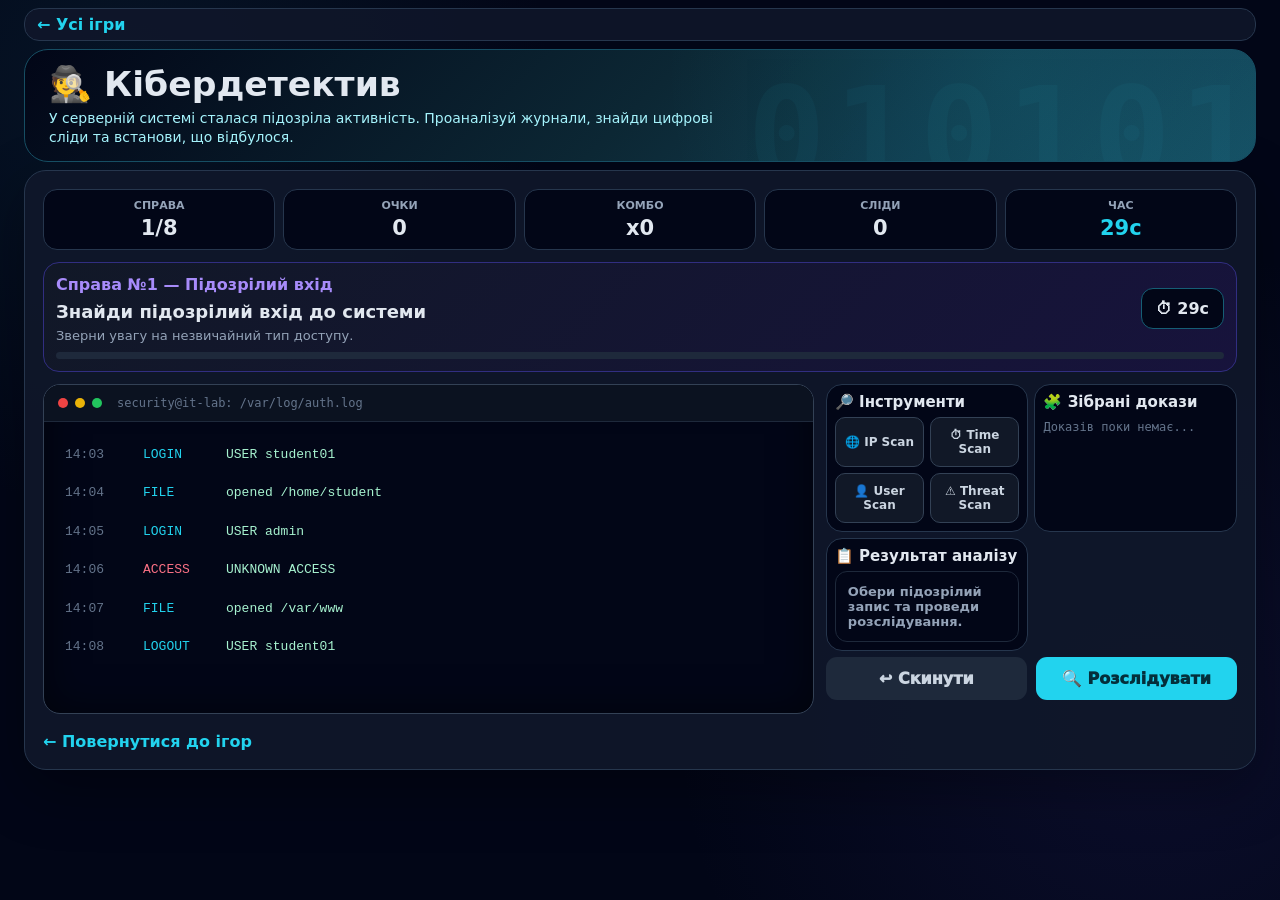
==== game-cyber.html @ da53f73c "Add files via upload" ====
﻿<!doctype html>
<html lang="uk">
<head>
<meta charset="UTF-8">
<meta name="viewport" content="width=device-width,initial-scale=1">
<title>Кібердетектив | IT LAB</title>

<style>
:root{
  --bg:#020617;
  --panel:#0f172a;
  --panel2:#111c32;
  --border:#26364d;
  --cyan:#22d3ee;
  --green:#34d399;
  --red:#fb7185;
  --yellow:#fbbf24;
  --purple:#a78bfa;
  --text:#e2e8f0;
  --muted:#94a3b8;
}

*{
  box-sizing:border-box;
}

body{
  margin:0;
  min-height:100vh;
  background:
    radial-gradient(circle at 10% 10%,#164e6333,transparent 30%),
    radial-gradient(circle at 90% 80%,#312e8133,transparent 35%),
    #020617;
  color:var(--text);
  font-family:Manrope,system-ui,-apple-system,BlinkMacSystemFont,"Segoe UI",sans-serif;
}

main{
  width:min(1050px,calc(100% - 28px));
  margin:auto;
  padding:18px 0 45px;
}

.nav{
  padding:13px 16px;
  margin-bottom:18px;
  border:1px solid var(--border);
  border-radius:15px;
  background:#0f172add;
}

.nav a,
.back{
  color:var(--cyan);
  font-weight:900;
  text-decoration:none;
}

.hero{
  padding:32px;
  margin-bottom:18px;
  border:1px solid #164e63;
  border-radius:24px;
  background:
    radial-gradient(circle at 80% 20%,#22d3ee18,transparent 35%),
    linear-gradient(135deg,#020617,#0c2734,#164e63);
  position:relative;
  overflow:hidden;
}

.hero:after{
  content:"010101";
  position:absolute;
  right:-10px;
  bottom:-50px;
  font-family:monospace;
  font-size:130px;
  font-weight:900;
  color:#22d3ee;
  opacity:.035;
  letter-spacing:8px;
}

.hero h1{
  margin:0 0 8px;
  font-size:clamp(30px,6vw,48px);
}

.hero p{
  margin:0;
  color:#a5f3fc;
  max-width:700px;
}

.card{
  padding:22px;
  border:1px solid var(--border);
  border-radius:22px;
  background:#0f172af2;
  box-shadow:0 20px 60px #0005;
}

.stats{
  display:grid;
  grid-template-columns:repeat(5,1fr);
  gap:10px;
  margin-bottom:18px;
}

.stat{
  padding:13px 8px;
  text-align:center;
  border:1px solid var(--border);
  border-radius:14px;
  background:#020617;
}

.stat small{
  display:block;
  color:var(--muted);
  font-size:11px;
  font-weight:900;
  margin-bottom:4px;
}

.stat strong{
  font-size:21px;
}

#timer{
  color:var(--cyan);
}

#timer.danger{
  color:var(--red);
  animation:blink .5s infinite alternate;
}

@keyframes blink{
  to{opacity:.35}
}

.mission{
  padding:17px;
  margin-bottom:18px;
  border:1px solid #312e81;
  border-radius:16px;
  background:linear-gradient(135deg,#111827,#17133c);
}

.mission-top{
  display:flex;
  align-items:center;
  justify-content:space-between;
  gap:15px;
}

.level{
  color:var(--purple);
  font-weight:900;
}

.task{
  margin:7px 0 3px;
  font-size:18px;
  font-weight:900;
}

.hint{
  margin:0;
  color:var(--muted);
  font-size:13px;
}

.timer-box{
  padding:10px 14px;
  border:1px solid #155e75;
  border-radius:12px;
  background:#020617;
  font-weight:900;
  white-space:nowrap;
}

.progress{
  height:7px;
  margin-top:14px;
  overflow:hidden;
  border-radius:20px;
  background:#1e293b;
}

.progress-bar{
  height:100%;
  width:0;
  background:linear-gradient(90deg,var(--cyan),var(--purple));
  transition:.3s;
}

.game{
  display:grid;
  grid-template-columns:1.5fr .8fr;
  gap:15px;
}

.terminal{
  min-height:450px;
  overflow:hidden;
  border:1px solid #334155;
  border-radius:17px;
  background:#020617;
  box-shadow:inset 0 0 40px #0008;
}

.terminal-head{
  display:flex;
  align-items:center;
  gap:7px;
  padding:11px 14px;
  border-bottom:1px solid #1e293b;
  background:#0b1220;
}

.dot{
  width:10px;
  height:10px;
  border-radius:50%;
  background:#475569;
}

.dot.red{background:#ef4444}
.dot.yellow{background:#eab308}
.dot.green{background:#22c55e}

.terminal-title{
  margin-left:8px;
  color:#64748b;
  font-family:monospace;
  font-size:12px;
}

.log{
  padding:12px;
  font:13px/1.65 "Courier New",monospace;
}

.log-row{
  display:grid;
  grid-template-columns:70px 75px 1fr;
  gap:8px;
  padding:7px 9px;
  margin:3px 0;
  border-radius:7px;
  cursor:pointer;
  transition:.15s;
}

.log-row:hover{
  background:#0f172a;
}

.log-row.selected{
  background:#164e63;
  outline:1px solid #0891b2;
}

.log-row.correct{
  background:#064e3b;
  outline:1px solid var(--green);
}

.log-row.wrong{
  background:#4c0519;
  outline:1px solid var(--red);
}

.time{
  color:#64748b;
}

.type{
  color:var(--cyan);
}

.message{
  color:#a7f3d0;
}

.warning{
  color:var(--yellow);
}

.danger-text{
  color:var(--red);
}

.normal{
  color:#94a3b8;
}

.side{
  display:flex;
  flex-direction:column;
  gap:13px;
}

.panel{
  padding:17px;
  border:1px solid var(--border);
  border-radius:16px;
  background:#020617;
}

.panel h3{
  margin:0 0 12px;
  font-size:15px;
}

.evidence{
  min-height:110px;
  color:#64748b;
  font:12px/1.7 monospace;
}

.evidence .found{
  color:var(--green);
}

.tools{
  display:grid;
  grid-template-columns:1fr 1fr;
  gap:8px;
}

.tool{
  padding:10px 7px;
  border:1px solid #334155;
  border-radius:10px;
  background:#111827;
  color:#cbd5e1;
  font:inherit;
  font-size:12px;
  font-weight:900;
  cursor:pointer;
  transition:.2s;
}

.tool:hover{
  border-color:var(--cyan);
  color:#fff;
  transform:translateY(-1px);
}

.tool.active{
  border-color:var(--cyan);
  background:#083344;
  color:var(--cyan);
}

.result{
  min-height:48px;
  padding:12px;
  border:1px solid #1e293b;
  border-radius:12px;
  background:#020617;
  color:#94a3b8;
  font-weight:800;
  font-size:13px;
}

.actions{
  display:flex;
  gap:9px;
}

.action{
  flex:1;
  padding:12px;
  border:0;
  border-radius:11px;
  background:var(--cyan);
  color:#042f3b;
  font:inherit;
  font-weight:1000;
  cursor:pointer;
}

.action.secondary{
  background:#1e293b;
  color:#cbd5e1;
}

.action:hover{
  filter:brightness(1.1);
}

.action:disabled{
  opacity:.4;
  cursor:not-allowed;
}

.back{
  display:inline-block;
  margin-top:18px;
}

.modal{
  position:fixed;
  inset:0;
  z-index:100;
  display:none;
  align-items:center;
  justify-content:center;
  padding:20px;
  background:#000b;
  backdrop-filter:blur(8px);
}

.modal.show{
  display:flex;
}

.modal-box{
  width:min(500px,100%);
  padding:30px;
  border:1px solid #334155;
  border-radius:23px;
  background:#0f172a;
  box-shadow:0 30px 100px #000;
  text-align:center;
  animation:pop .3s;
}

@keyframes pop{
  from{
    opacity:0;
    transform:scale(.8);
  }
  to{
    opacity:1;
    transform:scale(1);
  }
}

.modal-icon{
  font-size:60px;
}

.modal h2{
  margin:10px 0;
}

.final-score{
  margin:15px 0;
  color:var(--cyan);
  font-size:42px;
  font-weight:1000;
}

.modal button{
  width:100%;
  padding:14px;
  border:0;
  border-radius:12px;
  background:var(--cyan);
  color:#042f3b;
  font-weight:1000;
  cursor:pointer;
}

.shake{
  animation:shake .35s;
}

@keyframes shake{
  20%{transform:translateX(-8px)}
  40%{transform:translateX(8px)}
  60%{transform:translateX(-5px)}
  80%{transform:translateX(5px)}
}

.scan{
  animation:scan .7s;
}

@keyframes scan{
  0%{background:#164e63}
  100%{background:transparent}
}

@media(max-width:800px){

  .stats{
    grid-template-columns:repeat(3,1fr);
  }

  .game{
    grid-template-columns:1fr;
  }

}

@media(max-width:500px){

  .hero,
  .card{
    padding:17px;
  }

  .stats{
    grid-template-columns:repeat(2,1fr);
  }

  .log-row{
    grid-template-columns:60px 65px 1fr;
    font-size:11px;
  }

  .mission-top{
    align-items:flex-start;
  }

}
</style>
<link rel="stylesheet" href="mobile.css">
</head>

<body>

<main>

<nav class="nav">
  <a href="games.html">← Усі ігри</a>
</nav>

<header class="hero">
  <h1>🕵️ Кібердетектив</h1>
  <p>
    У серверній системі сталася підозріла активність.
    Проаналізуй журнали, знайди цифрові сліди та встанови,
    що відбулося.
  </p>
</header>

<section class="card">

  <div class="stats">

    <div class="stat">
      <small>СПРАВА</small>
      <strong id="level">1/8</strong>
    </div>

    <div class="stat">
      <small>ОЧКИ</small>
      <strong id="score">0</strong>
    </div>

    <div class="stat">
      <small>КОМБО</small>
      <strong id="combo">x0</strong>
    </div>

    <div class="stat">
      <small>СЛІДИ</small>
      <strong id="clues">0</strong>
    </div>

    <div class="stat">
      <small>ЧАС</small>
      <strong id="timer">30с</strong>
    </div>

  </div>


  <div class="mission">

    <div class="mission-top">

      <div>

        <div class="level" id="levelTitle">
          Справа №1
        </div>

        <div class="task" id="task">
          Знайди підозрілий вхід до системи
        </div>

        <p class="hint" id="hint">
          Один із записів відрізняється від звичайної поведінки.
        </p>

      </div>

      <div class="timer-box">
        ⏱ <span id="timer2">30</span>с
      </div>

    </div>

    <div class="progress">
      <div class="progress-bar" id="progress"></div>
    </div>

  </div>


  <div class="game">

    <!-- ТЕРМІНАЛ -->

    <div class="terminal">

      <div class="terminal-head">

        <span class="dot red"></span>
        <span class="dot yellow"></span>
        <span class="dot green"></span>

        <span class="terminal-title">
          security@it-lab: /var/log/auth.log
        </span>

      </div>

      <div class="log" id="log"></div>

    </div>


    <!-- ПАНЕЛЬ ДЕТЕКТИВА -->

    <aside class="side">

      <div class="panel">

        <h3>🔎 Інструменти</h3>

        <div class="tools">

          <button class="tool" data-tool="ip">
            🌐 IP Scan
          </button>

          <button class="tool" data-tool="time">
            ⏱ Time Scan
          </button>

          <button class="tool" data-tool="user">
            👤 User Scan
          </button>

          <button class="tool" data-tool="danger">
            ⚠ Threat Scan
          </button>

        </div>

      </div>


      <div class="panel">

        <h3>🧩 Зібрані докази</h3>

        <div class="evidence" id="evidence">
          Доказів поки немає...
        </div>

      </div>


      <div class="panel">

        <h3>📋 Результат аналізу</h3>

        <div class="result" id="result">
          Обери запис журналу, який вважаєш підозрілим.
        </div>

      </div>


      <div class="actions">

        <button class="action secondary" id="reset">
          ↩ Скинути
        </button>

        <button class="action" id="investigate">
          🔍 Розслідувати
        </button>

      </div>

    </aside>

  </div>


  <a class="back" href="games.html">
    ← Повернутися до ігор
  </a>

</section>

</main>


<!-- MODAL -->

<div class="modal" id="modal">

  <div class="modal-box">

    <div class="modal-icon" id="modalIcon">
      🕵️
    </div>

    <h2 id="modalTitle">
      Справу завершено!
    </h2>

    <p id="modalText">
      Ти завершив розслідування.
    </p>

    <div class="final-score" id="finalScore">
      0
    </div>

    <button id="restart">
      🔄 Нова справа
    </button>

  </div>

</div>


<script src="game-progress.js"></script>
<script>

/* =====================================
   ІГРОВІ РІВНІ
===================================== */

const levels = [

  {
    title:"Справа №1 — Підозрілий вхід",
    task:"Знайди підозрілий вхід до системи",
    hint:"Зверни увагу на незвичайний тип доступу.",
    time:30,

    logs:[
      ["14:03","LOGIN","USER student01"],
      ["14:04","FILE","opened /home/student"],
      ["14:05","LOGIN","USER admin"],
      ["14:06","ACCESS","UNKNOWN ACCESS"],
      ["14:07","FILE","opened /var/www"],
      ["14:08","LOGOUT","USER student01"]
    ],

    correct:3
  },

  {
    title:"Справа №2 — Дивний IP",
    task:"Знайди підключення з підозрілої IP-адреси",
    hint:"Звичайна локальна мережа використовує 192.168.x.x.",
    time:32,

    logs:[
      ["09:12","LOGIN","IP 192.168.1.21"],
      ["09:13","LOGIN","IP 192.168.1.25"],
      ["09:14","LOGIN","IP 10.0.0.15"],
      ["09:15","LOGIN","IP 185.44.91.27"],
      ["09:16","FILE","opened document"],
      ["09:17","LOGOUT","USER teacher"]
    ],

    correct:3
  },

  {
    title:"Справа №3 — Нічний гість",
    task:"Знайди вхід у систему в небезпечний час",
    hint:"Хтось увійшов тоді, коли сервер майже не використовувався.",
    time:32,

    logs:[
      ["21:04","LOGIN","USER admin"],
      ["21:30","FILE","opened database"],
      ["23:11","LOGIN","USER teacher"],
      ["02:47","LOGIN","USER root"],
      ["08:05","LOGIN","USER student"],
      ["08:10","FILE","opened schedule"]
    ],

    correct:3
  },

  {
    title:"Справа №4 — Зламаний пароль",
    task:"Знайди серію невдалих спроб входу",
    hint:"Багато невдалих входів підряд можуть бути ознакою атаки.",
    time:34,

    logs:[
      ["11:01","LOGIN","USER admin SUCCESS"],
      ["11:02","LOGIN","USER student SUCCESS"],
      ["11:03","LOGIN","USER admin FAILED"],
      ["11:03","LOGIN","USER admin FAILED"],
      ["11:04","LOGIN","USER admin FAILED"],
      ["11:05","LOGIN","USER admin SUCCESS"]
    ],

    correct:4
  },

  {
    title:"Справа №5 — Викрадення файлів",
    task:"Знайди підозріле копіювання даних",
    hint:"Зверни увагу на операції з великою кількістю файлів.",
    time:35,

    logs:[
      ["16:01","FILE","opened lesson.docx"],
      ["16:02","FILE","saved lesson.docx"],
      ["16:03","FILE","opened schedule.xlsx"],
      ["16:04","EXPORT","248 files → external"],
      ["16:05","FILE","closed schedule.xlsx"],
      ["16:06","LOGOUT","USER admin"]
    ],

    correct:3
  },

  {
    title:"Справа №6 — Root",
    task:"Знайди небезпечну команду адміністратора",
    hint:"Не кожна команда root є нормальною.",
    time:36,

    logs:[
      ["18:01","CMD","ls /home"],
      ["18:02","CMD","cat schedule.txt"],
      ["18:03","CMD","whoami"],
      ["18:04","CMD","rm -rf /var/www"],
      ["18:05","CMD","cd /home"],
      ["18:06","LOGOUT","USER admin"]
    ],

    correct:3
  },

  {
    title:"Справа №7 — Витік",
    task:"Знайди спробу передати секретні дані",
    hint:"Шукай незвичайний зовнішній канал передачі.",
    time:38,

    logs:[
      ["20:10","FILE","opened students.db"],
      ["20:11","FILE","read students.db"],
      ["20:12","HTTP","GET /api/groups"],
      ["20:13","UPLOAD","database → unknown-server"],
      ["20:14","FILE","closed students.db"],
      ["20:15","LOGOUT","USER admin"]
    ],

    correct:3
  },

  {
    title:"ФІНАЛ — Кібератака",
    task:"Знайди головний доказ атаки",
    hint:"Проаналізуй усі ознаки. Один запис є ключовим.",
    time:40,

    logs:[
      ["03:01","LOGIN","IP 192.168.1.20"],
      ["03:02","LOGIN","IP 192.168.1.20"],
      ["03:03","ACCESS","root privileges"],
      ["03:04","UPLOAD","database → external"],
      ["03:05","DELETE","security logs"],
      ["03:06","LOGOUT","USER admin"]
    ],

    correct:4
  }

];


/* =====================================
   STATE
===================================== */

let level = 0;
let score = 0;
let combo = 0;
let clues = 0;
let selectedRow = null;
let selectedTool = null;
let timeLeft = 30;
let timer = null;
let completed = false;


/* =====================================
   ELEMENTS
===================================== */

const logEl = document.getElementById("log");
const resultEl = document.getElementById("result");
const evidenceEl = document.getElementById("evidence");

const levelEl = document.getElementById("level");
const scoreEl = document.getElementById("score");
const comboEl = document.getElementById("combo");
const cluesEl = document.getElementById("clues");

const timerEl = document.getElementById("timer");
const timer2El = document.getElementById("timer2");

const levelTitleEl = document.getElementById("levelTitle");
const taskEl = document.getElementById("task");
const hintEl = document.getElementById("hint");

const progressEl = document.getElementById("progress");

const modal = document.getElementById("modal");
const modalIcon = document.getElementById("modalIcon");
const modalTitle = document.getElementById("modalTitle");
const modalText = document.getElementById("modalText");
const finalScore = document.getElementById("finalScore");


/* =====================================
   ЗАВАНТАЖЕННЯ РІВНЯ
===================================== */

function loadLevel(){

  const data = levels[level];

  completed = false;
  selectedRow = null;
  selectedTool = null;

  levelEl.textContent =
    `${level + 1}/${levels.length}`;

  levelTitleEl.textContent =
    data.title;

  taskEl.textContent =
    data.task;

  hintEl.textContent =
    data.hint;

  progressEl.style.width =
    ((level / levels.length) * 100) + "%";

  renderLogs(data);

  resultEl.textContent =
    "Обери підозрілий запис та проведи розслідування.";

  evidenceEl.innerHTML =
    "Доказів поки немає...";

  document.querySelectorAll(".tool")
    .forEach(x=>x.classList.remove("active"));

  startTimer();

}


/* =====================================
   ЛОГИ
===================================== */

function renderLogs(data){

  logEl.innerHTML = "";

  data.logs.forEach((row,index)=>{

    const div = document.createElement("div");

    div.className = "log-row";

    let typeClass = "type";

    if(row[1] === "ACCESS" ||
       row[1] === "DELETE" ||
       row[1] === "UPLOAD"){
      typeClass = "type danger-text";
    }

    div.innerHTML = `
      <span class="time">${row[0]}</span>
      <span class="${typeClass}">${row[1]}</span>
      <span class="message">${row[2]}</span>
    `;

    div.addEventListener("click",()=>{

      if(completed) return;

      document
        .querySelectorAll(".log-row")
        .forEach(x=>x.classList.remove("selected"));

      div.classList.add("selected");

      selectedRow = index;

      resultEl.textContent =
        `📌 Обрано: ${row[1]} — ${row[2]}`;

    });

    logEl.appendChild(div);

  });

}


/* =====================================
   ІНСТРУМЕНТИ
===================================== */

document.querySelectorAll(".tool")
.forEach(button=>{

  button.addEventListener("click",()=>{

    if(completed) return;

    selectedTool = button.dataset.tool;

    document.querySelectorAll(".tool")
      .forEach(x=>x.classList.remove("active"));

    button.classList.add("active");

    runTool(selectedTool);

  });

});


function runTool(tool){

  if(selectedRow === null){

    resultEl.textContent =
      "⚠ Спочатку вибери запис журналу.";

    return;

  }

  const data = levels[level];
  const row = data.logs[selectedRow];

  let text = "";

  if(tool === "ip"){

    text =
      `🌐 IP ANALYSIS\n` +
      `Запис: ${row[2]}\n` +
      `Статус: перевірено`;

  }

  if(tool === "time"){

    text =
      `⏱ TIME ANALYSIS\n` +
      `Час події: ${row[0]}\n` +
      `Активність: проаналізовано`;

  }

  if(tool === "user"){

    text =
      `👤 USER ANALYSIS\n` +
      `Подія: ${row[2]}\n` +
      `Обліковий запис: перевірено`;

  }

  if(tool === "danger"){

    text =
      `⚠ THREAT SCAN\n` +
      `Тип: ${row[1]}\n` +
      `Рівень ризику: ${selectedRow === data.correct ? "ВИСОКИЙ" : "НЕВИЗНАЧЕНИЙ"}`;

  }

  resultEl.innerHTML =
    text.replace(/\n/g,"<br>");

}


/* =====================================
   РОЗСЛІДУВАННЯ
===================================== */

document
  .getElementById("investigate")
  .addEventListener("click",investigate);


function investigate(){

  if(completed) return;

  if(selectedRow === null){

    resultEl.textContent =
      "🔎 Вибери запис, який потрібно дослідити.";

    return;

  }

  const data = levels[level];

  const rows =
    document.querySelectorAll(".log-row");

  if(selectedRow === data.correct){

    completed = true;

    clearInterval(timer);

    rows[selectedRow].classList.add("correct");

    combo++;

    clues++;

    const timeBonus =
      Math.max(0,timeLeft * 4);

    const comboBonus =
      combo * 35;

    const gained =
      100 + timeBonus + comboBonus;

    score += gained;

    scoreEl.textContent = score;
    comboEl.textContent = "x" + combo;
    cluesEl.textContent = clues;

    evidenceEl.innerHTML += `
      <div class="found">
        ✓ ${data.logs[selectedRow][0]}
        — ${data.logs[selectedRow][1]}
        — ключовий доказ
      </div>
    `;

    resultEl.innerHTML =
      `✅ <strong>Правильний слід!</strong><br>
       +${gained} очок. Комбо x${combo}`;

    setTimeout(()=>{

      if(level < levels.length - 1){

        level++;
        loadLevel();

      }else{

        finishGame();

      }

    },1500);

  }else{

    rows[selectedRow].classList.add("wrong");

    combo = 0;

    comboEl.textContent = "x0";

    resultEl.innerHTML =
      "❌ Це не головний доказ. Проаналізуй інші записи.";

    document.querySelector(".terminal")
      .classList.add("shake");

    setTimeout(()=>{
      document.querySelector(".terminal")
        .classList.remove("shake");
    },400);

  }

}


/* =====================================
   ТАЙМЕР
===================================== */

function startTimer(){

  clearInterval(timer);

  timeLeft = levels[level].time;

  updateTimer();

  timer = setInterval(()=>{

    timeLeft--;

    updateTimer();

    if(timeLeft <= 0){

      clearInterval(timer);

      combo = 0;

      comboEl.textContent = "x0";

      resultEl.innerHTML =
        "⏰ <strong>Час вийшов!</strong> Спробуй розібрати справу ще раз.";

      loadLevel();

    }

  },1000);

}


function updateTimer(){

  timerEl.textContent =
    timeLeft + "с";

  timer2El.textContent =
    timeLeft;

  timerEl.classList.toggle(
    "danger",
    timeLeft <= 7
  );

}


/* =====================================
   RESET
===================================== */

document
  .getElementById("reset")
  .addEventListener("click",()=>{

    selectedRow = null;

    document.querySelectorAll(".log-row")
      .forEach(x=>{
        x.classList.remove("selected","wrong","correct");
      });

    document.querySelectorAll(".tool")
      .forEach(x=>x.classList.remove("active"));

    resultEl.textContent =
      "Справу скинуто. Проаналізуй журнал ще раз.";

    startTimer();

  });


/* =====================================
   ФІНАЛ
===================================== */

function finishGame(){

  clearInterval(timer);
  window.ITLabProgress.complete("cyber", score);

  progressEl.style.width = "100%";

  modalIcon.textContent = "🕵️‍♂️";
  modalTitle.textContent = "КІБЕРДЕТЕКТИВ!";
  modalText.textContent =
    "Ти розкрив усі справи та знайшов ключові цифрові сліди.";

  finalScore.textContent =
    score + " очок";

  modal.classList.add("show");

}


/* =====================================
   RESTART
===================================== */

document
  .getElementById("restart")
  .addEventListener("click",()=>{

    modal.classList.remove("show");

    level = 0;
    score = 0;
    combo = 0;
    clues = 0;

    scoreEl.textContent = "0";
    comboEl.textContent = "x0";
    cluesEl.textContent = "0";

    loadLevel();

  });


/* =====================================
   START
===================================== */

loadLevel();

</script>

</body>
</html>
---- mobile.css ----
@media (max-width: 800px) {
  main,
  .page {
    width: calc(100% - 24px);
    padding: 10px 0 32px;
  }

  .hero {
    padding: clamp(18px, 5vw, 26px);
  }

  .hero h1,
  h1 {
    font-size: clamp(26px, 7.5vw, 38px);
    line-height: 1.12;
    overflow-wrap: anywhere;
  }

  .hero p {
    font-size: 16px;
  }

  .card,
  .panel,
  .section {
    padding: clamp(16px, 4vw, 22px);
  }

  .stats {
    grid-template-columns: repeat(2, minmax(0, 1fr));
    gap: 8px;
  }

  .game,
  .builder {
    grid-template-columns: minmax(0, 1fr);
  }

  .game > *,
  .builder > *,
  .stats > * {
    min-width: 0;
  }

  .card:has(.builder) .palette {
    display: grid;
    grid-template-columns: repeat(2, minmax(0, 1fr));
    gap: 8px;
    padding: 12px;
  }

  .card:has(.builder) .palette h3 {
    grid-column: 1 / -1;
    margin: 0;
  }

  .card:has(.builder) .palette .tag {
    display: grid;
    min-width: 0;
    min-height: 48px;
    place-items: center;
    margin: 0;
    padding: 10px 6px;
    text-align: center;
    overflow-wrap: anywhere;
  }

  .card:has(.builder) .preview {
    min-height: 210px;
    padding: 12px;
  }

  .card:has(.builder) .builder > .palette {
    order: 0;
  }

  .card:has(.builder) .builder > :last-child {
    order: 1;
  }

  .card:has(.builder) .empty {
    min-height: 180px;
  }

  .card:has(.game) .controls {
    grid-template-columns: repeat(2, minmax(0, 1fr));
  }

  .card:has(.factory) .bins {
    grid-template-columns: repeat(3, minmax(0, 1fr));
  }

  .card:has(.terminal) .side {
    display: grid;
    grid-template-columns: repeat(2, minmax(0, 1fr));
    gap: 8px;
  }

  .card:has(.terminal) .side > .actions {
    grid-column: 1 / -1;
  }

  .mission-top,
  .level-top,
  .factory-title {
    align-items: flex-start;
    flex-wrap: wrap;
    gap: 10px;
  }

  button,
  .action,
  .css-btn,
  .control,
  .tag,
  .game-button,
  .site-brand,
  .site-link,
  .nav a,
  .back {
    display: inline-flex;
    align-items: center;
    min-height: 44px;
    touch-action: manipulation;
  }

  input,
  select,
  textarea {
    max-width: 100%;
    min-height: 44px;
    font-size: 16px;
  }

  .log-row {
    grid-template-columns: minmax(42px, 60px) minmax(42px, 65px) minmax(0, 1fr);
  }

  .code-text,
  .terminal-title,
  .command {
    overflow-wrap: anywhere;
  }
}

@media (max-width: 480px) {
  main,
  .page {
    width: calc(100% - 20px);
    padding-top: 8px;
  }

  .hero,
  .card,
  .panel,
  .section {
    padding: 16px;
  }

  .level-top {
    flex-direction: column;
  }

  .factory-title {
    flex-direction: column;
  }

  .stats .stat {
    padding: 10px 6px;
  }

  .stats .stat strong {
    font-size: clamp(16px, 5vw, 20px);
  }

  .card:has(.terminal) .panel {
    padding: 10px;
  }

  .card:has(.terminal) .panel h3 {
    font-size: 13px;
  }

  .card:has(.terminal) .evidence {
    min-height: 56px;
    font-size: 11px;
  }

  .grid {
    gap: 4px;
    padding: 5px;
  }

  .controls {
    grid-template-columns: minmax(0, 1fr);
  }

  .path {
    grid-template-columns: repeat(2, minmax(0, 1fr));
  }

  .certificate-card {
    padding: 16px;
  }

  .certificate-modal {
    padding: 8px;
  }
}

@media (min-width: 801px) {
  .card:has(.builder) .builder {
    grid-template-columns: minmax(280px, 340px) minmax(0, 1fr);
    gap: 16px;
  }

  .card:has(.builder) .builder > * {
    min-width: 0;
  }

  .card:has(.builder) .palette {
    display: grid;
    grid-template-columns: repeat(2, minmax(0, 1fr));
    gap: 8px;
    padding: 14px;
  }

  .card:has(.builder) .palette h3 {
    grid-column: 1 / -1;
    margin: 0 0 4px;
  }

  .card:has(.builder) .palette .tag {
    display: grid;
    min-width: 0;
    min-height: 50px;
    place-items: center;
    margin: 0;
    padding: 10px;
    font-size: 14px;
    line-height: 1.25;
    text-align: center;
    overflow-wrap: anywhere;
  }

  .card:has(.builder) .preview {
    min-height: 300px;
  }

  .card:has(.options) > .actions {
    flex-wrap: nowrap;
  }

  .card:has(.options) > .actions .btn {
    min-width: 0;
    padding: 9px 12px;
    font-size: 14px;
  }

  .card:has(.terminal) .side > .actions {
    margin: 0;
  }
}

@media (min-width: 1000px) {
  body:has(main > .hero) main {
    width: min(1360px, calc(100% - 48px));
    padding-top: 8px;
  }

  main > .nav {
    margin-bottom: 8px;
    padding: 6px 12px;
  }

  main > .hero {
    margin-bottom: 8px;
    padding: 14px 24px;
  }

  main > .hero h1 {
    margin: 0 0 4px;
    font-size: clamp(26px, 2.7vw, 36px);
  }

  main > .hero p {
    font-size: 14px;
    line-height: 1.35;
  }

  main > .card {
    padding: 18px;
  }

  .card .stats {
    gap: 8px;
    margin-bottom: 12px;
  }

  .card .stats .stat {
    padding: 9px;
  }

  .card .level-box,
  .card .level-info,
  .card .mission {
    margin-bottom: 12px;
    padding: 12px;
  }

  .card .level-description,
  .card .mission p {
    margin-top: 6px;
  }

  .card .progress {
    margin-top: 9px;
  }

  .card:has(.options) {
    display: grid;
    grid-template-columns: minmax(0, 1.15fr) minmax(340px, .85fr);
    gap: 10px 18px;
    align-content: start;
  }

  .card:has(.options) > .stats,
  .card:has(.options) > .level-box,
  .card:has(.options) > .timer-box,
  .card:has(.options) > .result,
  .card:has(.options) > .hint,
  .card:has(.options) > .explanation,
  .card:has(.options) > .actions,
  .card:has(.options) > .back {
    grid-column: 1 / -1;
    margin: 0;
  }

  .card:has(.options) > .stats .stat {
    padding: 7px;
  }

  .card:has(.options) > .level-box {
    padding: 10px;
  }

  .card:has(.options) > .timer-box {
    padding: 8px 12px;
  }

  .card:has(.options) > .question,
  .card:has(.options) > .code-wrapper {
    grid-column: 1;
    margin: 0;
  }

  .card:has(.options) > .question {
    grid-row: 4;
    align-self: end;
    font-size: 19px;
  }

  .card:has(.options) > .code-wrapper {
    grid-row: 5;
  }

  .card:has(.options) > .options {
    grid-column: 2;
    grid-row: 4 / span 2;
    align-self: center;
    gap: 8px;
    margin: 0;
  }

  .card:has(.options) > .options .option {
    padding: 10px 14px;
  }

  .card:has(.options) .code {
    padding: 10px 14px;
    font-size: 13px;
    line-height: 1.35;
  }

  .card:has(.factory) {
    display: grid;
    grid-template-columns: minmax(0, 1.15fr) minmax(360px, .85fr);
    gap: 12px 18px;
    align-content: start;
  }

  .card:has(.factory) > .stats,
  .card:has(.factory) > .level-box,
  .card:has(.factory) > .back {
    grid-column: 1 / -1;
    margin: 0;
  }

  .card:has(.factory) > .factory {
    grid-column: 1;
    grid-row: 3 / span 4;
    align-self: center;
  }

  .card:has(.factory) > .code-box,
  .card:has(.factory) > .buttons,
  .card:has(.factory) > .result,
  .card:has(.factory) > .bins {
    grid-column: 2;
    margin: 0;
  }

  .card:has(.factory) > .code-box {
    padding: 12px;
  }

  .card:has(.factory) > .bins {
    gap: 8px;
  }

  .card:has(.factory) > .bins .bin {
    padding: 6px 8px;
  }

  .card:has(.factory) > .bins .bin-icon {
    margin-bottom: 2px;
    font-size: 22px;
  }

  .card:has(#grid) {
    display: grid;
    grid-template-columns: minmax(0, 1.1fr) minmax(340px, .9fr);
    gap: 10px 22px;
    align-content: start;
  }

  .card:has(#grid) > .stats,
  .card:has(#grid) > .level-info,
  .card:has(#grid) > a.nav {
    grid-column: 1 / -1;
    margin: 0;
  }

  .card:has(#grid) > #grid {
    grid-column: 1;
    grid-row: 3 / span 5;
    align-self: center;
    width: min(520px, 40vw, 40vh);
    margin: 0 auto;
  }

  .card:has(#grid) > .controls,
  .card:has(#grid) > .result,
  .card:has(#grid) > .command-box,
  .card:has(#grid) > .actions {
    grid-column: 2;
    margin: 0;
  }

  .card:has(#grid) > .controls {
    align-self: end;
  }

  .card:has(#grid) > .command-box {
    padding: 12px;
  }

  .card:has(.game) .game {
    gap: 12px;
  }

  .card:has(.builder) > .result,
  .card:has(.builder) > .actions,
  .card:has(.builder) > .back {
    margin-top: 8px;
  }

  .card:has(.game) .controls {
    grid-template-columns: repeat(4, minmax(0, 1fr));
  }

  .card:has(.game) .preview {
    min-height: 210px;
    padding: 16px;
  }

  .card:has(.game) .selected {
    min-height: 0;
    margin-top: 6px;
    padding: 8px;
    font-size: 12px;
  }

  .card:has(.game) .result,
  .card:has(.game) .actions {
    margin-top: 6px;
  }

  .card:has(.game) .panel {
    padding: 10px;
  }

  .card:has(.game) .controls {
    gap: 6px;
  }

  .card:has(.game) .css-btn {
    padding: 8px 5px;
  }

  .card:has(.terminal) .side {
    display: grid;
    grid-template-columns: repeat(2, minmax(0, 1fr));
    align-content: start;
  }

  .card:has(.terminal) .side > .actions {
    grid-column: 1 / -1;
  }

  .card:has(.terminal) .terminal {
    height: min(40vh, 330px);
    min-height: 0;
    overflow: auto;
  }

  .card:has(.terminal) .side {
    gap: 8px;
  }

  .card:has(.terminal) .panel {
    padding: 8px;
  }

  .card:has(.terminal) .panel h3 {
    margin-bottom: 6px;
  }

  .card:has(.terminal) .tools {
    gap: 6px;
  }

  .card:has(.terminal) .side {
    gap: 6px;
  }

  .card:has(.terminal) .evidence {
    min-height: 64px;
  }
}
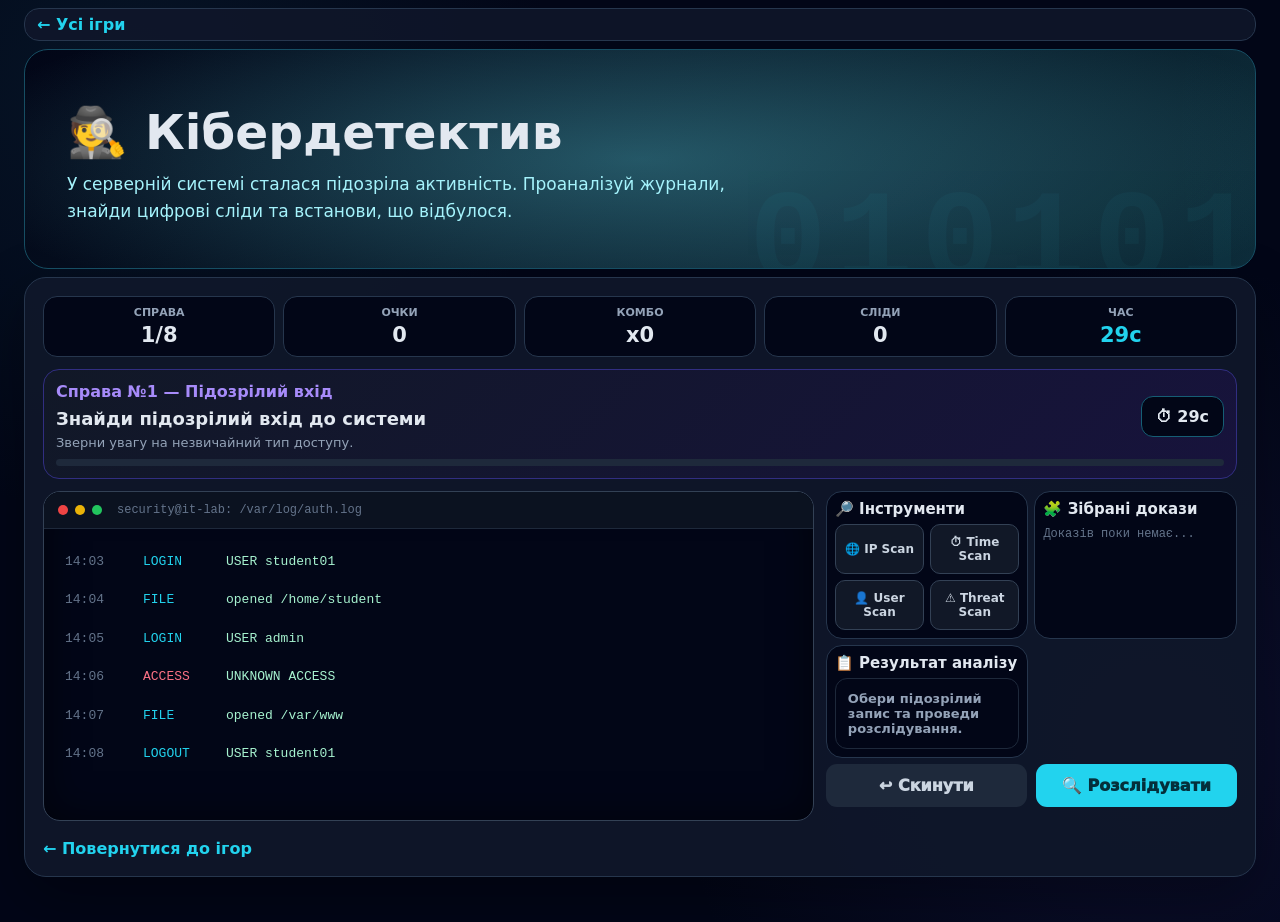
==== commit c50ae4fe: "Add files via upload" ====
--- a/game-cyber.html
+++ b/game-cyber.html
@@ -524,7 +524,7 @@
 <link rel="stylesheet" href="mobile.css">
 </head>
 
-<body>
+<body data-game-id="cyber">
 
 <main>
 
@@ -1168,6 +1168,7 @@
     score += gained;
 
     scoreEl.textContent = score;
+    window.ITLabProgress.record("cyber", score);
     comboEl.textContent = "x" + combo;
     cluesEl.textContent = clues;
 
--- a/mobile.css
+++ b/mobile.css
@@ -274,18 +274,72 @@
   }
 
   main > .hero {
+    position: relative;
+    isolation: isolate;
+    overflow: hidden;
     margin-bottom: 8px;
-    padding: 14px 24px;
+    min-height: 220px;
+    display: flex;
+    flex-direction: column;
+    justify-content: center;
+    padding: 36px 42px;
+    background-size: 180% 180%;
+    animation: hero-gradient-drift 16s ease-in-out infinite alternate;
+  }
+
+  main > .hero::before {
+    position: absolute;
+    z-index: 0;
+    inset: -70% -35%;
+    background: radial-gradient(ellipse at center, rgba(103, 232, 249, .3), transparent 48%);
+    content: "";
+    pointer-events: none;
+    animation: hero-light-sweep 10s ease-in-out infinite alternate;
+  }
+
+  main > .hero > * {
+    position: relative;
+    z-index: 1;
   }
 
   main > .hero h1 {
-    margin: 0 0 4px;
-    font-size: clamp(26px, 2.7vw, 36px);
+    margin: 10px 0 10px;
+    font-size: clamp(34px, 3.8vw, 52px);
   }
 
   main > .hero p {
-    font-size: 14px;
-    line-height: 1.35;
+    font-size: 17px;
+    line-height: 1.55;
+  }
+
+  @keyframes hero-gradient-drift {
+    from {
+      background-position: 0% 50%;
+    }
+    to {
+      background-position: 100% 50%;
+    }
+  }
+
+  @keyframes hero-light-sweep {
+    from {
+      transform: translateX(-24%) rotate(-8deg);
+      opacity: .45;
+    }
+    to {
+      transform: translateX(24%) rotate(8deg);
+      opacity: 1;
+    }
+  }
+
+  @media (prefers-reduced-motion: reduce) {
+    main > .hero {
+      animation: none;
+    }
+
+    main > .hero::before {
+      animation: none;
+    }
   }
 
   main > .card {
